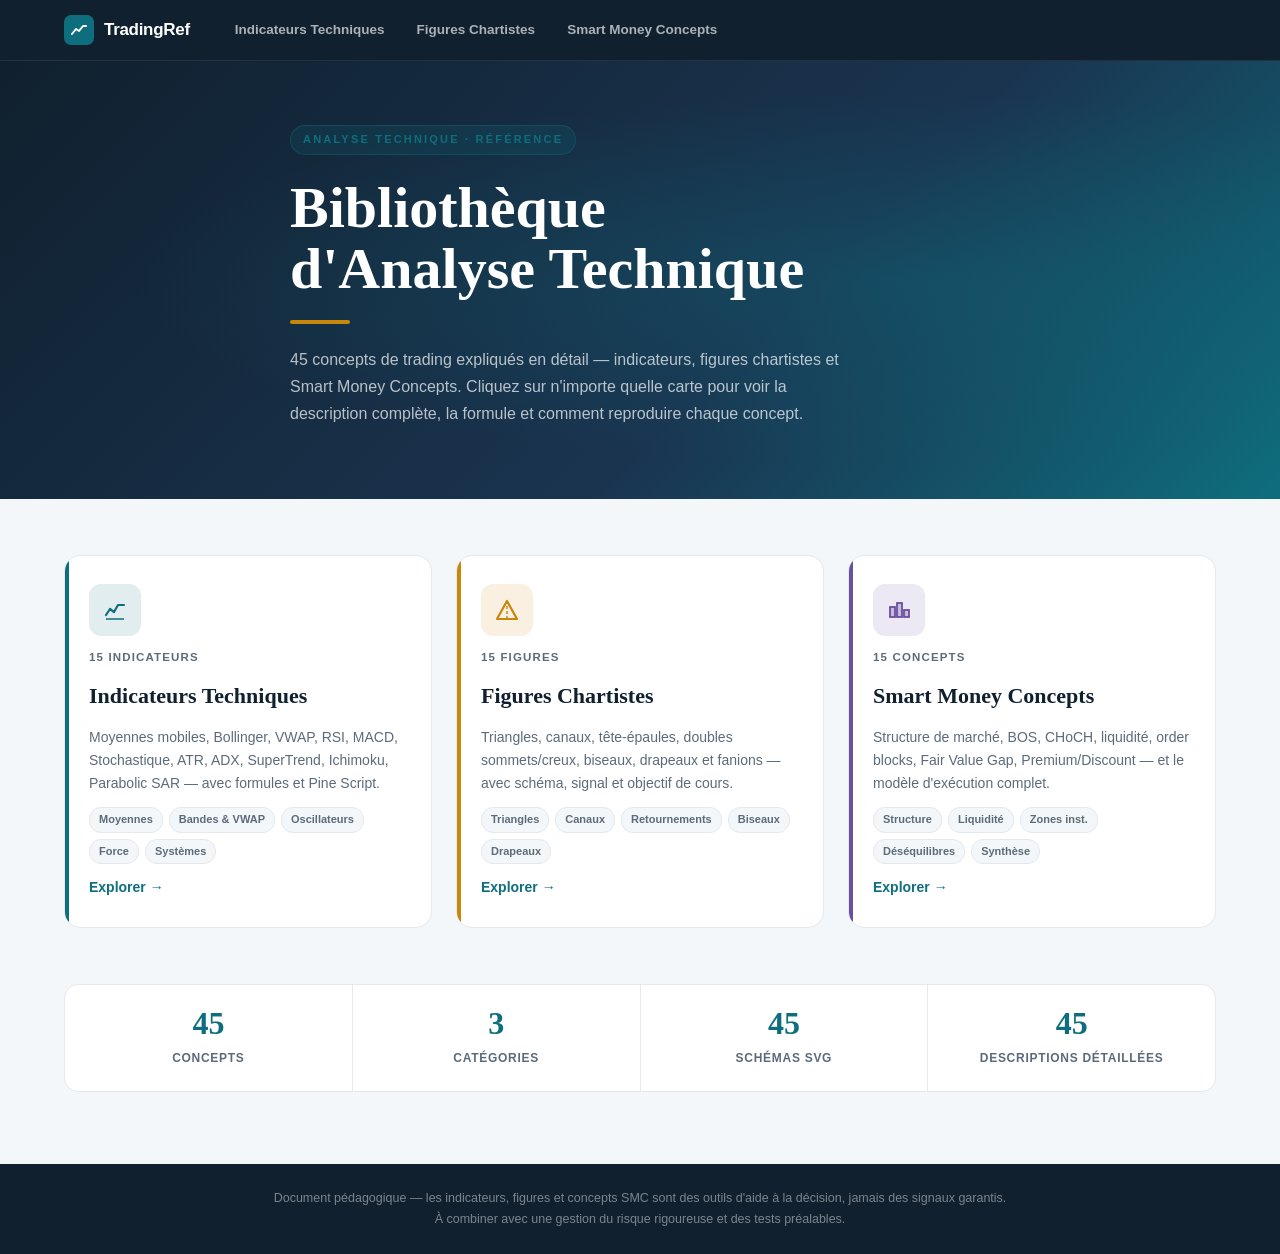
==== index.html @ bc4d5f83 "Initial commit — TradingRef: site d'analyse technique complet (45 indicateurs/figures/SMC)" ====
<!DOCTYPE html>
<html lang="fr">
<head>
  <meta charset="UTF-8">
  <meta name="viewport" content="width=device-width, initial-scale=1.0">
  <title>TradingRef — Bibliothèque d'Analyse Technique</title>
  <link rel="stylesheet" href="css/style.css">
</head>
<body>
  <nav class="nav">
    <div class="nav-inner">
      <a href="index.html" class="nav-logo">
        <div class="nav-logo-icon">
          <svg width="16" height="16" viewBox="0 0 16 16" fill="none"><polyline points="1,12 5,7 8,9 12,4 15,4" stroke="#fff" stroke-width="2" stroke-linecap="round" stroke-linejoin="round"/></svg>
        </div>
        TradingRef
      </a>
      <div class="nav-links">
        <a href="indicateurs.html" class="nav-link">Indicateurs Techniques</a>
        <a href="figures.html" class="nav-link">Figures Chartistes</a>
        <a href="smc.html" class="nav-link">Smart Money Concepts</a>
      </div>
    </div>
  </nav>

  <header class="hero">
    <div class="hero-inner">
      <div class="hero-badge">ANALYSE TECHNIQUE &middot; RÉFÉRENCE</div>
      <h1 class="hero-title">Bibliothèque<br>d'Analyse Technique</h1>
      <div class="hero-rule"></div>
      <p class="hero-sub">45 concepts de trading expliqués en détail — indicateurs, figures chartistes et Smart Money Concepts. Cliquez sur n'importe quelle carte pour voir la description complète, la formule et comment reproduire chaque concept.</p>
    </div>
  </header>

  <main class="main">
    <div class="category-grid">
      <a href="indicateurs.html" class="category-card">
        <div class="cat-icon cat-icon--teal">
          <svg width="24" height="24" viewBox="0 0 24 24" fill="none"><polyline points="3,17 7,11 11,14 15,7 21,7" stroke="#0E6E7D" stroke-width="2.2" stroke-linecap="round" stroke-linejoin="round"/><line x1="3" y1="21" x2="21" y2="21" stroke="#0E6E7D" stroke-width="1.5"/></svg>
        </div>
        <div class="cat-count">15 indicateurs</div>
        <h2>Indicateurs Techniques</h2>
        <p>Moyennes mobiles, Bollinger, VWAP, RSI, MACD, Stochastique, ATR, ADX, SuperTrend, Ichimoku, Parabolic SAR — avec formules et Pine Script.</p>
        <div class="cat-sections">
          <span>Moyennes</span>
          <span>Bandes &amp; VWAP</span>
          <span>Oscillateurs</span>
          <span>Force</span>
          <span>Systèmes</span>
        </div>
        <span class="cat-cta">Explorer &rarr;</span>
      </a>

      <a href="figures.html" class="category-card">
        <div class="cat-icon cat-icon--amber">
          <svg width="24" height="24" viewBox="0 0 24 24" fill="none"><polygon points="12,3 22,21 2,21" stroke="#C8870A" stroke-width="2.2" stroke-linejoin="round" fill="none"/><line x1="12" y1="3" x2="12" y2="21" stroke="#C8870A" stroke-width="1.4" stroke-dasharray="3 2"/></svg>
        </div>
        <div class="cat-count">15 figures</div>
        <h2>Figures Chartistes</h2>
        <p>Triangles, canaux, tête-épaules, doubles sommets/creux, biseaux, drapeaux et fanions — avec schéma, signal et objectif de cours.</p>
        <div class="cat-sections">
          <span>Triangles</span>
          <span>Canaux</span>
          <span>Retournements</span>
          <span>Biseaux</span>
          <span>Drapeaux</span>
        </div>
        <span class="cat-cta">Explorer &rarr;</span>
      </a>

      <a href="smc.html" class="category-card">
        <div class="cat-icon cat-icon--vio">
          <svg width="24" height="24" viewBox="0 0 24 24" fill="none"><rect x="3" y="9" width="5" height="10" fill="#6B4FA0" fill-opacity="0.3" stroke="#6B4FA0" stroke-width="1.8"/><rect x="10" y="5" width="5" height="14" fill="#6B4FA0" fill-opacity="0.3" stroke="#6B4FA0" stroke-width="1.8"/><rect x="17" y="12" width="5" height="7" fill="#6B4FA0" fill-opacity="0.3" stroke="#6B4FA0" stroke-width="1.8"/></svg>
        </div>
        <div class="cat-count">15 concepts</div>
        <h2>Smart Money Concepts</h2>
        <p>Structure de marché, BOS, CHoCH, liquidité, order blocks, Fair Value Gap, Premium/Discount — et le modèle d'exécution complet.</p>
        <div class="cat-sections">
          <span>Structure</span>
          <span>Liquidité</span>
          <span>Zones inst.</span>
          <span>Déséquilibres</span>
          <span>Synthèse</span>
        </div>
        <span class="cat-cta">Explorer &rarr;</span>
      </a>
    </div>

    <div class="stats-bar">
      <div class="stat"><span class="stat-num">45</span><span class="stat-label">Concepts</span></div>
      <div class="stat"><span class="stat-num">3</span><span class="stat-label">Catégories</span></div>
      <div class="stat"><span class="stat-num">45</span><span class="stat-label">Schémas SVG</span></div>
      <div class="stat"><span class="stat-num">45</span><span class="stat-label">Descriptions détaillées</span></div>
    </div>
  </main>

  <footer class="footer">
    <p>Document pédagogique — les indicateurs, figures et concepts SMC sont des outils d'aide à la décision, jamais des signaux garantis.<br>À combiner avec une gestion du risque rigoureuse et des tests préalables.</p>
  </footer>
</body>
</html>
---- css/style.css ----
:root {
  --ink:   #10202E;
  --muted: #5C6B7A;
  --line:  #E3E9EF;
  --bull:  #1F9D55;
  --bear:  #D64545;
  --teal:  #0E6E7D;
  --amber: #C8870A;
  --price: #16384B;
  --paper: #FBFCFD;
  --vio:   #6B4FA0;
  --blue:  #2C6FB5;
  --bg:    #F4F7FA;
}

*, *::before, *::after { box-sizing: border-box; margin: 0; padding: 0; }

body {
  font-family: 'Arial', 'Helvetica Neue', sans-serif;
  background: var(--bg);
  color: var(--ink);
  font-size: 15px;
  line-height: 1.6;
}

/* ── Navigation ─────────────────────────────── */
.nav {
  position: sticky;
  top: 0;
  z-index: 100;
  background: var(--ink);
  border-bottom: 1px solid rgba(255,255,255,0.08);
}
.nav-inner {
  max-width: 1200px;
  margin: 0 auto;
  padding: 0 24px;
  height: 60px;
  display: flex;
  align-items: center;
  gap: 32px;
}
.nav-logo {
  display: flex;
  align-items: center;
  gap: 10px;
  text-decoration: none;
  color: #fff;
  font-weight: 700;
  font-size: 17px;
  letter-spacing: -.3px;
  flex-shrink: 0;
}
.nav-logo-icon {
  width: 30px;
  height: 30px;
  background: var(--teal);
  border-radius: 7px;
  display: flex;
  align-items: center;
  justify-content: center;
}
.nav-links {
  display: flex;
  gap: 6px;
  align-items: center;
  flex: 1;
}
.nav-link {
  text-decoration: none;
  color: rgba(255,255,255,.65);
  font-size: 13.5px;
  font-weight: 600;
  padding: 6px 13px;
  border-radius: 6px;
  transition: all .15s;
  white-space: nowrap;
}
.nav-link:hover, .nav-link.active {
  color: #fff;
  background: rgba(255,255,255,.10);
}

/* ── Hero ────────────────────────────────────── */
.hero {
  background: linear-gradient(135deg, var(--ink) 0%, #1a3450 60%, var(--teal) 100%);
  color: #fff;
  padding: 64px 24px 72px;
  position: relative;
  overflow: hidden;
}
.hero::after {
  content: '';
  position: absolute;
  inset: 0;
  background: radial-gradient(ellipse at 70% 50%, rgba(14,110,125,.35) 0%, transparent 60%);
  pointer-events: none;
}
.hero-inner {
  max-width: 700px;
  margin: 0 auto;
  position: relative;
  z-index: 1;
}
.hero-badge {
  display: inline-block;
  letter-spacing: .2em;
  font-size: 11px;
  color: var(--teal);
  font-weight: 700;
  background: rgba(14,110,125,.18);
  border: 1px solid rgba(14,110,125,.4);
  padding: 5px 12px;
  border-radius: 20px;
  margin-bottom: 22px;
}
.hero-title {
  font-family: Georgia, 'Times New Roman', serif;
  font-size: clamp(36px, 6vw, 58px);
  line-height: 1.06;
  margin-bottom: 20px;
  font-weight: 700;
}
.hero-rule {
  width: 60px;
  height: 4px;
  background: var(--amber);
  border-radius: 2px;
  margin-bottom: 22px;
}
.hero-sub {
  font-size: 16px;
  color: rgba(255,255,255,.70);
  max-width: 560px;
  line-height: 1.7;
}

/* ── Main Container ──────────────────────────── */
.main {
  max-width: 1200px;
  margin: 0 auto;
  padding: 56px 24px 72px;
}

/* ── Category Grid (Homepage) ────────────────── */
.category-grid {
  display: grid;
  grid-template-columns: repeat(3, 1fr);
  gap: 24px;
  margin-bottom: 56px;
}
@media (max-width: 900px) { .category-grid { grid-template-columns: 1fr; } }

.category-card {
  display: flex;
  flex-direction: column;
  gap: 12px;
  background: #fff;
  border: 1px solid var(--line);
  border-radius: 16px;
  padding: 28px 24px;
  text-decoration: none;
  color: var(--ink);
  transition: transform .15s, box-shadow .15s, border-color .15s;
  position: relative;
  overflow: hidden;
}
.category-card::before {
  content: '';
  position: absolute;
  top: 0; left: 0;
  width: 4px;
  height: 100%;
  transition: height .2s;
}
.category-card:nth-child(1)::before { background: var(--teal); }
.category-card:nth-child(2)::before { background: var(--amber); }
.category-card:nth-child(3)::before { background: var(--vio); }
.category-card:hover {
  transform: translateY(-4px);
  box-shadow: 0 12px 40px rgba(0,0,0,.10);
  border-color: rgba(0,0,0,.15);
}
.cat-icon {
  width: 52px;
  height: 52px;
  border-radius: 12px;
  display: flex;
  align-items: center;
  justify-content: center;
  font-size: 22px;
}
.cat-icon--teal  { background: rgba(14,110,125,.12); color: var(--teal); }
.cat-icon--amber { background: rgba(200,135,10,.12); color: var(--amber); }
.cat-icon--vio   { background: rgba(107,79,160,.12); color: var(--vio); }
.cat-count {
  font-size: 11.5px;
  font-weight: 700;
  letter-spacing: .1em;
  color: var(--muted);
  text-transform: uppercase;
}
.category-card h2 {
  font-family: Georgia, serif;
  font-size: 22px;
  font-weight: 700;
}
.category-card p {
  font-size: 14px;
  color: var(--muted);
  line-height: 1.65;
  flex: 1;
}
.cat-sections {
  display: flex;
  flex-wrap: wrap;
  gap: 6px;
}
.cat-sections span {
  font-size: 11px;
  font-weight: 600;
  color: var(--muted);
  background: var(--bg);
  border: 1px solid var(--line);
  border-radius: 12px;
  padding: 3px 9px;
}
.cat-cta {
  font-size: 14px;
  font-weight: 700;
  color: var(--teal);
  align-self: flex-start;
}

/* ── Stats Bar ────────────────────────────────── */
.stats-bar {
  display: flex;
  gap: 0;
  background: #fff;
  border: 1px solid var(--line);
  border-radius: 14px;
  overflow: hidden;
}
.stat {
  flex: 1;
  padding: 22px 20px;
  text-align: center;
  border-right: 1px solid var(--line);
}
.stat:last-child { border-right: none; }
.stat-num {
  display: block;
  font-family: Georgia, serif;
  font-size: 32px;
  font-weight: 700;
  color: var(--teal);
  line-height: 1;
  margin-bottom: 6px;
}
.stat-label {
  font-size: 12px;
  color: var(--muted);
  font-weight: 600;
  text-transform: uppercase;
  letter-spacing: .06em;
}

/* ── Page Header (category pages) ──────────────── */
.page-header {
  background: #fff;
  border-bottom: 1px solid var(--line);
  padding: 40px 24px 36px;
}
.page-header-inner {
  max-width: 1200px;
  margin: 0 auto;
}
.page-kicker {
  font-size: 11px;
  font-weight: 700;
  letter-spacing: .2em;
  color: var(--teal);
  text-transform: uppercase;
  margin-bottom: 10px;
}
.page-header h1 {
  font-family: Georgia, serif;
  font-size: clamp(26px, 4vw, 38px);
  font-weight: 700;
  margin-bottom: 10px;
}
.page-header p {
  font-size: 15px;
  color: var(--muted);
  max-width: 680px;
}

/* ── Section Band ─────────────────────────────── */
.section-band {
  margin: 32px 0 18px;
  padding: 16px 20px;
  border-left: 5px solid var(--teal);
  background: linear-gradient(90deg, #F1F8F9 0%, #fff 100%);
  border-radius: 0 10px 10px 0;
}
.section-band h2 {
  font-family: Georgia, serif;
  font-size: 20px;
  font-weight: 700;
  margin-bottom: 4px;
}
.section-band p {
  font-size: 13.5px;
  color: var(--muted);
  margin: 0;
}

/* ── Cards Grid ───────────────────────────────── */
.cards-grid {
  display: grid;
  grid-template-columns: repeat(auto-fill, minmax(320px, 1fr));
  gap: 18px;
}

/* ── Indicator Card ───────────────────────────── */
.ind-card {
  background: #fff;
  border: 1px solid var(--line);
  border-radius: 14px;
  padding: 0;
  cursor: pointer;
  transition: transform .15s, box-shadow .15s, border-color .15s;
  overflow: hidden;
  display: flex;
  flex-direction: column;
}
.ind-card:hover {
  transform: translateY(-3px);
  box-shadow: 0 8px 30px rgba(0,0,0,.09);
  border-color: var(--teal);
}
.ind-card-head {
  display: flex;
  align-items: center;
  gap: 12px;
  padding: 14px 16px 10px;
}
.ind-num {
  font-family: Georgia, serif;
  font-size: 13px;
  font-weight: 700;
  color: #fff;
  background: var(--ink);
  width: 30px;
  height: 30px;
  border-radius: 8px;
  display: flex;
  align-items: center;
  justify-content: center;
  flex-shrink: 0;
}
.ind-card-head h3 {
  font-family: Georgia, serif;
  font-size: 15px;
  font-weight: 700;
  flex: 1;
  line-height: 1.3;
}
.tag {
  font-size: 10px;
  font-weight: 700;
  letter-spacing: .06em;
  padding: 4px 10px;
  border-radius: 20px;
  white-space: nowrap;
  flex-shrink: 0;
}
.tag-bull    { background: #E8F6EE; color: var(--bull); border: 1px solid #BFE6CE; }
.tag-bear    { background: #FBEBEB; color: var(--bear); border: 1px solid #F1CACA; }
.tag-neutral { background: #F0F3F6; color: var(--muted); border: 1px solid var(--line); }
.tag-blue    { background: #EAF1F8; color: var(--blue); border: 1px solid #C7DBEF; }
.tag-vio     { background: #F2EEF9; color: var(--vio); border: 1px solid #D5C8F0; }
.tag-amber   { background: #FDF4E5; color: var(--amber); border: 1px solid #F0D898; }

.ind-schema {
  padding: 0 16px 12px;
  background: var(--paper);
  margin: 0 10px 10px;
  border: 1px solid var(--line);
  border-radius: 10px;
  overflow: hidden;
}
.ind-schema svg { display: block; width: 100%; height: auto; }

.ind-card-body {
  padding: 0 16px 16px;
  flex: 1;
  display: flex;
  flex-direction: column;
  gap: 8px;
}
.ind-principe {
  font-size: 12.5px;
  color: var(--muted);
  line-height: 1.55;
}
.ind-principe ul {
  margin: 4px 0 0 14px;
  padding: 0;
}
.ind-principe li { margin-bottom: 3px; }
.ind-usage {
  font-size: 12.5px;
  color: var(--ink);
  line-height: 1.55;
  padding-top: 6px;
  border-top: 1px solid var(--line);
}
.ind-cta {
  display: inline-flex;
  align-items: center;
  gap: 5px;
  font-size: 12px;
  font-weight: 700;
  color: var(--teal);
  margin-top: 6px;
}

/* ── Modal ────────────────────────────────────── */
.modal-overlay {
  position: fixed;
  inset: 0;
  z-index: 200;
  background: rgba(10,20,30,.65);
  backdrop-filter: blur(4px);
  display: flex;
  align-items: flex-start;
  justify-content: center;
  padding: 20px;
  overflow-y: auto;
  opacity: 0;
  pointer-events: none;
  transition: opacity .2s;
}
.modal-overlay.open {
  opacity: 1;
  pointer-events: all;
}
.modal {
  background: #fff;
  border-radius: 18px;
  max-width: 860px;
  width: 100%;
  margin: auto;
  overflow: hidden;
  transform: translateY(20px);
  transition: transform .2s;
  box-shadow: 0 32px 80px rgba(0,0,0,.25);
}
.modal-overlay.open .modal { transform: translateY(0); }

.modal-topbar {
  display: flex;
  align-items: center;
  gap: 14px;
  padding: 18px 24px;
  border-bottom: 1px solid var(--line);
  background: var(--ink);
  color: #fff;
}
.modal-close {
  background: rgba(255,255,255,.12);
  border: none;
  color: #fff;
  width: 34px;
  height: 34px;
  border-radius: 8px;
  cursor: pointer;
  font-size: 18px;
  display: flex;
  align-items: center;
  justify-content: center;
  transition: background .15s;
}
.modal-close:hover { background: rgba(255,255,255,.22); }
.modal-title-area { flex: 1 }
.modal-num {
  font-family: Georgia, serif;
  font-size: 12px;
  font-weight: 700;
  color: rgba(255,255,255,.5);
  letter-spacing: .08em;
  margin-bottom: 4px;
}
.modal-title {
  font-family: Georgia, serif;
  font-size: 20px;
  font-weight: 700;
  color: #fff;
  line-height: 1.2;
}

.modal-body { padding: 0; }

.modal-chart {
  padding: 20px 24px;
  background: var(--paper);
  border-bottom: 1px solid var(--line);
}
.modal-chart svg { display: block; width: 100%; height: auto; border-radius: 10px; }

.modal-content {
  padding: 24px;
  display: grid;
  grid-template-columns: 1fr 1fr;
  gap: 20px;
}
@media (max-width: 640px) { .modal-content { grid-template-columns: 1fr; } }

.modal-section {
  background: var(--paper);
  border: 1px solid var(--line);
  border-radius: 12px;
  padding: 18px;
}
.modal-section.full { grid-column: 1 / -1; }
.modal-section-head {
  font-size: 10px;
  font-weight: 700;
  letter-spacing: .14em;
  text-transform: uppercase;
  margin-bottom: 12px;
  display: flex;
  align-items: center;
  gap: 8px;
}
.modal-section-head::before {
  content: '';
  width: 14px;
  height: 3px;
  border-radius: 2px;
  background: var(--teal);
  flex-shrink: 0;
}
.modal-section-head.amber::before { background: var(--amber); }
.modal-section-head.bear::before  { background: var(--bear); }
.modal-section-head.vio::before   { background: var(--vio); }
.modal-section-head.bull::before  { background: var(--bull); }

.modal-section p {
  font-size: 13.5px;
  color: var(--muted);
  line-height: 1.7;
}
.modal-section ul, .modal-section ol {
  margin: 0;
  padding-left: 16px;
}
.modal-section li {
  font-size: 13.5px;
  color: var(--muted);
  margin-bottom: 6px;
  line-height: 1.6;
}
.modal-section li strong { color: var(--ink); }

.formula-box {
  background: var(--ink);
  color: #A8D8E8;
  border-radius: 8px;
  padding: 12px 16px;
  font-family: 'Courier New', monospace;
  font-size: 13px;
  line-height: 1.7;
  margin: 10px 0;
  white-space: pre-wrap;
  word-break: break-all;
}

.param-grid {
  display: flex;
  flex-direction: column;
  gap: 8px;
  margin-top: 4px;
}
.param-item {
  display: flex;
  gap: 10px;
  align-items: flex-start;
}
.param-key {
  font-size: 11.5px;
  font-weight: 700;
  color: var(--amber);
  font-family: 'Courier New', monospace;
  background: #FDF4E5;
  border: 1px solid #F0D898;
  padding: 2px 7px;
  border-radius: 5px;
  white-space: nowrap;
  flex-shrink: 0;
}
.param-desc {
  font-size: 13px;
  color: var(--muted);
  line-height: 1.5;
}

.pinescript-box {
  background: #0D1117;
  color: #E6EDF3;
  border-radius: 10px;
  padding: 16px 18px;
  font-family: 'Courier New', 'Consolas', monospace;
  font-size: 12.5px;
  line-height: 1.8;
  overflow-x: auto;
  white-space: pre;
  margin-top: 6px;
}
.ps-comment { color: #8B949E; }
.ps-keyword { color: #FF7B72; }
.ps-string  { color: #A5D6FF; }
.ps-func    { color: #D2A8FF; }
.ps-const   { color: #79C0FF; }

/* ── Footer ───────────────────────────────────── */
footer.footer {
  background: var(--ink);
  color: rgba(255,255,255,.45);
  text-align: center;
  padding: 24px;
  font-size: 12.5px;
  line-height: 1.7;
}

/* ── Breadcrumb ────────────────────────────────── */
.breadcrumb {
  font-size: 12px;
  color: var(--muted);
  display: flex;
  align-items: center;
  gap: 6px;
  padding: 12px 24px;
  max-width: 1200px;
  margin: 0 auto;
}
.breadcrumb a { color: var(--teal); text-decoration: none; }
.breadcrumb a:hover { text-decoration: underline; }
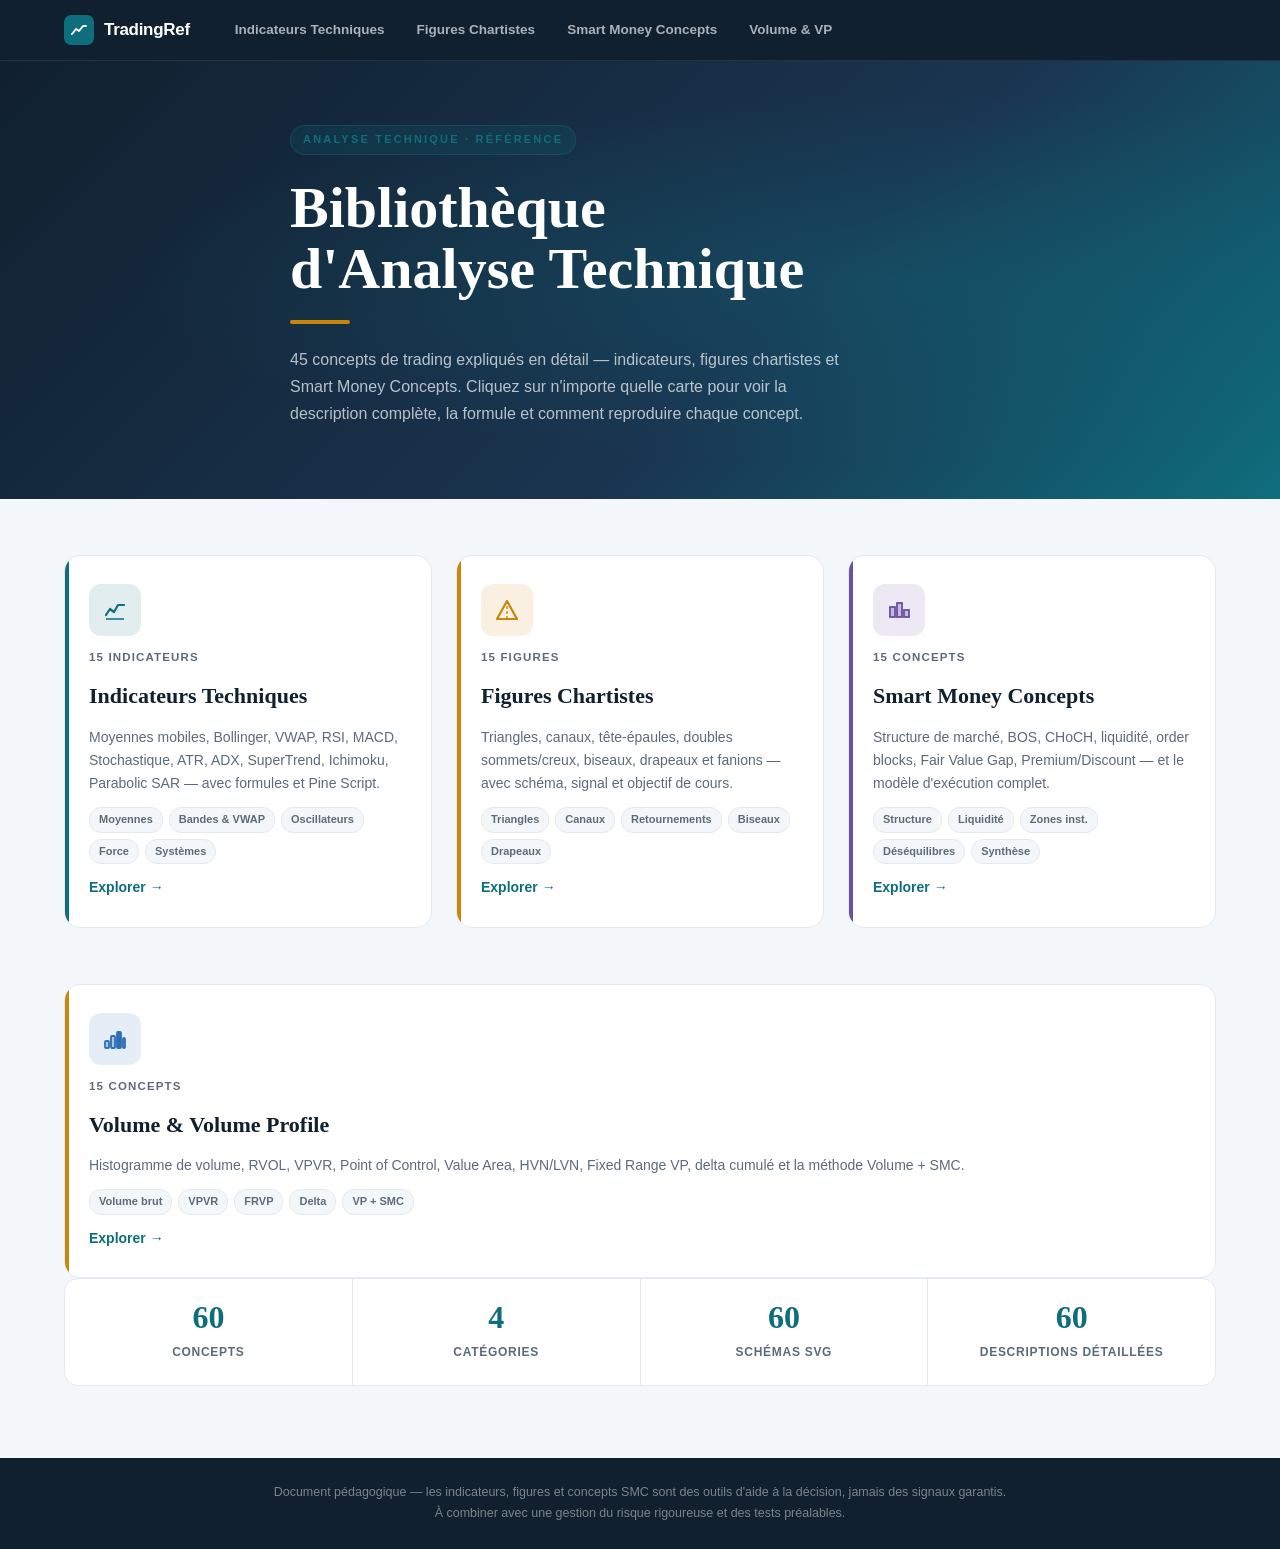
==== commit ef18995e: "Feat: nouvelle page Volume & Volume Profile — 15 concepts, schemas VP/FRVP/Delta" ====
--- a/index.html
+++ b/index.html
@@ -19,6 +19,7 @@
         <a href="indicateurs.html" class="nav-link">Indicateurs Techniques</a>
         <a href="figures.html" class="nav-link">Figures Chartistes</a>
         <a href="smc.html" class="nav-link">Smart Money Concepts</a>
+        <a href="volume.html" class="nav-link">Volume &amp; VP</a>
       </div>
     </div>
   </nav>
@@ -86,11 +87,29 @@
       </a>
     </div>
 
+      <a href="volume.html" class="category-card">
+        <div class="cat-icon cat-icon--blue">
+          <svg width="24" height="24" viewBox="0 0 24 24" fill="none"><rect x="2" y="14" width="4" height="7" fill="#2C6FB5" fill-opacity="0.3" stroke="#2C6FB5" stroke-width="1.8" rx="1"/><rect x="8" y="9"  width="4" height="12" fill="#2C6FB5" fill-opacity="0.3" stroke="#2C6FB5" stroke-width="1.8" rx="1"/><rect x="14" y="5" width="4" height="16" fill="#2C6FB5" stroke="#2C6FB5" stroke-width="1.8" rx="1"/><rect x="20" y="11" width="2" height="10" fill="#2C6FB5" fill-opacity="0.3" stroke="#2C6FB5" stroke-width="1.8" rx="1"/></svg>
+        </div>
+        <div class="cat-count">15 concepts</div>
+        <h2>Volume &amp; Volume Profile</h2>
+        <p>Histogramme de volume, RVOL, VPVR, Point of Control, Value Area, HVN/LVN, Fixed Range VP, delta cumulé et la méthode Volume + SMC.</p>
+        <div class="cat-sections">
+          <span>Volume brut</span>
+          <span>VPVR</span>
+          <span>FRVP</span>
+          <span>Delta</span>
+          <span>VP + SMC</span>
+        </div>
+        <span class="cat-cta">Explorer &rarr;</span>
+      </a>
+    </div>
+
     <div class="stats-bar">
-      <div class="stat"><span class="stat-num">45</span><span class="stat-label">Concepts</span></div>
-      <div class="stat"><span class="stat-num">3</span><span class="stat-label">Catégories</span></div>
-      <div class="stat"><span class="stat-num">45</span><span class="stat-label">Schémas SVG</span></div>
-      <div class="stat"><span class="stat-num">45</span><span class="stat-label">Descriptions détaillées</span></div>
+      <div class="stat"><span class="stat-num">60</span><span class="stat-label">Concepts</span></div>
+      <div class="stat"><span class="stat-num">4</span><span class="stat-label">Catégories</span></div>
+      <div class="stat"><span class="stat-num">60</span><span class="stat-label">Schémas SVG</span></div>
+      <div class="stat"><span class="stat-num">60</span><span class="stat-label">Descriptions détaillées</span></div>
     </div>
   </main>
 
--- a/css/style.css
+++ b/css/style.css
@@ -193,6 +193,7 @@
 .cat-icon--teal  { background: rgba(14,110,125,.12); color: var(--teal); }
 .cat-icon--amber { background: rgba(200,135,10,.12); color: var(--amber); }
 .cat-icon--vio   { background: rgba(107,79,160,.12); color: var(--vio); }
+.cat-icon--blue  { background: rgba(44,111,181,.12); color: var(--blue); }
 .cat-count {
   font-size: 11.5px;
   font-weight: 700;
@@ -297,53 +298,93 @@
 
 /* ── Section Band ─────────────────────────────── */
 .section-band {
-  margin: 32px 0 18px;
-  padding: 16px 20px;
-  border-left: 5px solid var(--teal);
-  background: linear-gradient(90deg, #F1F8F9 0%, #fff 100%);
-  border-radius: 0 10px 10px 0;
+  margin: 36px 0 16px;
+  padding: 0;
+  display: flex;
+  align-items: center;
+  gap: 0;
+  border-radius: 12px;
+  overflow: hidden;
+  border: 1px solid var(--line);
+}
+.section-band-accent {
+  width: 6px;
+  align-self: stretch;
+  background: var(--teal);
+  flex-shrink: 0;
+}
+.section-band-inner {
+  flex: 1;
+  padding: 14px 20px;
+  background: linear-gradient(90deg, #F1F8F9 0%, #fff 80%);
+  display: flex;
+  align-items: baseline;
+  gap: 16px;
+  flex-wrap: wrap;
 }
 .section-band h2 {
   font-family: Georgia, serif;
-  font-size: 20px;
-  font-weight: 700;
-  margin-bottom: 4px;
+  font-size: 19px;
+  font-weight: 700;
+  white-space: nowrap;
+  margin: 0;
 }
 .section-band p {
-  font-size: 13.5px;
+  font-size: 13px;
   color: var(--muted);
   margin: 0;
+  line-height: 1.5;
 }
 
 /* ── Cards Grid ───────────────────────────────── */
 .cards-grid {
-  display: grid;
-  grid-template-columns: repeat(auto-fill, minmax(320px, 1fr));
-  gap: 18px;
-}
-
-/* ── Indicator Card ───────────────────────────── */
+  display: flex;
+  flex-direction: column;
+  gap: 14px;
+}
+
+/* ── Indicator Card — horizontal 1 per line ───── */
 .ind-card {
   background: #fff;
   border: 1px solid var(--line);
   border-radius: 14px;
-  padding: 0;
   cursor: pointer;
   transition: transform .15s, box-shadow .15s, border-color .15s;
   overflow: hidden;
+  display: grid;
+  grid-template-columns: 420px 1fr;
+  min-height: 190px;
+}
+.ind-card:hover {
+  transform: translateY(-2px);
+  box-shadow: 0 8px 32px rgba(0,0,0,.10);
+  border-color: var(--teal);
+}
+@media (max-width: 780px) {
+  .ind-card { grid-template-columns: 1fr; }
+}
+
+.ind-schema {
+  background: var(--paper);
+  border-right: 1px solid var(--line);
+  padding: 14px;
+  display: flex;
+  align-items: center;
+  justify-content: center;
+}
+.ind-schema svg { display: block; width: 100%; height: auto; border-radius: 6px; }
+
+.ind-card-right {
   display: flex;
   flex-direction: column;
-}
-.ind-card:hover {
-  transform: translateY(-3px);
-  box-shadow: 0 8px 30px rgba(0,0,0,.09);
-  border-color: var(--teal);
-}
+  padding: 18px 22px;
+  gap: 10px;
+}
+
 .ind-card-head {
   display: flex;
   align-items: center;
   gap: 12px;
-  padding: 14px 16px 10px;
 }
 .ind-num {
   font-family: Georgia, serif;
@@ -351,8 +392,8 @@
   font-weight: 700;
   color: #fff;
   background: var(--ink);
-  width: 30px;
-  height: 30px;
+  width: 32px;
+  height: 32px;
   border-radius: 8px;
   display: flex;
   align-items: center;
@@ -361,7 +402,7 @@
 }
 .ind-card-head h3 {
   font-family: Georgia, serif;
-  font-size: 15px;
+  font-size: 16px;
   font-weight: 700;
   flex: 1;
   line-height: 1.3;
@@ -375,55 +416,37 @@
   white-space: nowrap;
   flex-shrink: 0;
 }
-.tag-bull    { background: #E8F6EE; color: var(--bull); border: 1px solid #BFE6CE; }
-.tag-bear    { background: #FBEBEB; color: var(--bear); border: 1px solid #F1CACA; }
+.tag-bull    { background: #E8F6EE; color: var(--bull);  border: 1px solid #BFE6CE; }
+.tag-bear    { background: #FBEBEB; color: var(--bear);  border: 1px solid #F1CACA; }
 .tag-neutral { background: #F0F3F6; color: var(--muted); border: 1px solid var(--line); }
-.tag-blue    { background: #EAF1F8; color: var(--blue); border: 1px solid #C7DBEF; }
-.tag-vio     { background: #F2EEF9; color: var(--vio); border: 1px solid #D5C8F0; }
+.tag-blue    { background: #EAF1F8; color: var(--blue);  border: 1px solid #C7DBEF; }
+.tag-vio     { background: #F2EEF9; color: var(--vio);   border: 1px solid #D5C8F0; }
 .tag-amber   { background: #FDF4E5; color: var(--amber); border: 1px solid #F0D898; }
 
-.ind-schema {
-  padding: 0 16px 12px;
-  background: var(--paper);
-  margin: 0 10px 10px;
-  border: 1px solid var(--line);
-  border-radius: 10px;
-  overflow: hidden;
-}
-.ind-schema svg { display: block; width: 100%; height: auto; }
-
-.ind-card-body {
-  padding: 0 16px 16px;
+.ind-principe {
+  font-size: 13px;
+  color: var(--muted);
+  line-height: 1.6;
+}
+.ind-principe ul { margin: 2px 0 0 16px; padding: 0; }
+.ind-principe li { margin-bottom: 4px; }
+
+.ind-usage {
+  font-size: 13px;
+  color: var(--ink);
+  line-height: 1.6;
+  padding-top: 8px;
+  border-top: 1px solid var(--line);
   flex: 1;
-  display: flex;
-  flex-direction: column;
-  gap: 8px;
-}
-.ind-principe {
-  font-size: 12.5px;
-  color: var(--muted);
-  line-height: 1.55;
-}
-.ind-principe ul {
-  margin: 4px 0 0 14px;
-  padding: 0;
-}
-.ind-principe li { margin-bottom: 3px; }
-.ind-usage {
-  font-size: 12.5px;
-  color: var(--ink);
-  line-height: 1.55;
-  padding-top: 6px;
-  border-top: 1px solid var(--line);
 }
 .ind-cta {
   display: inline-flex;
   align-items: center;
   gap: 5px;
-  font-size: 12px;
+  font-size: 12.5px;
   font-weight: 700;
   color: var(--teal);
-  margin-top: 6px;
+  margin-top: 4px;
 }
 
 /* ── Modal ────────────────────────────────────── */
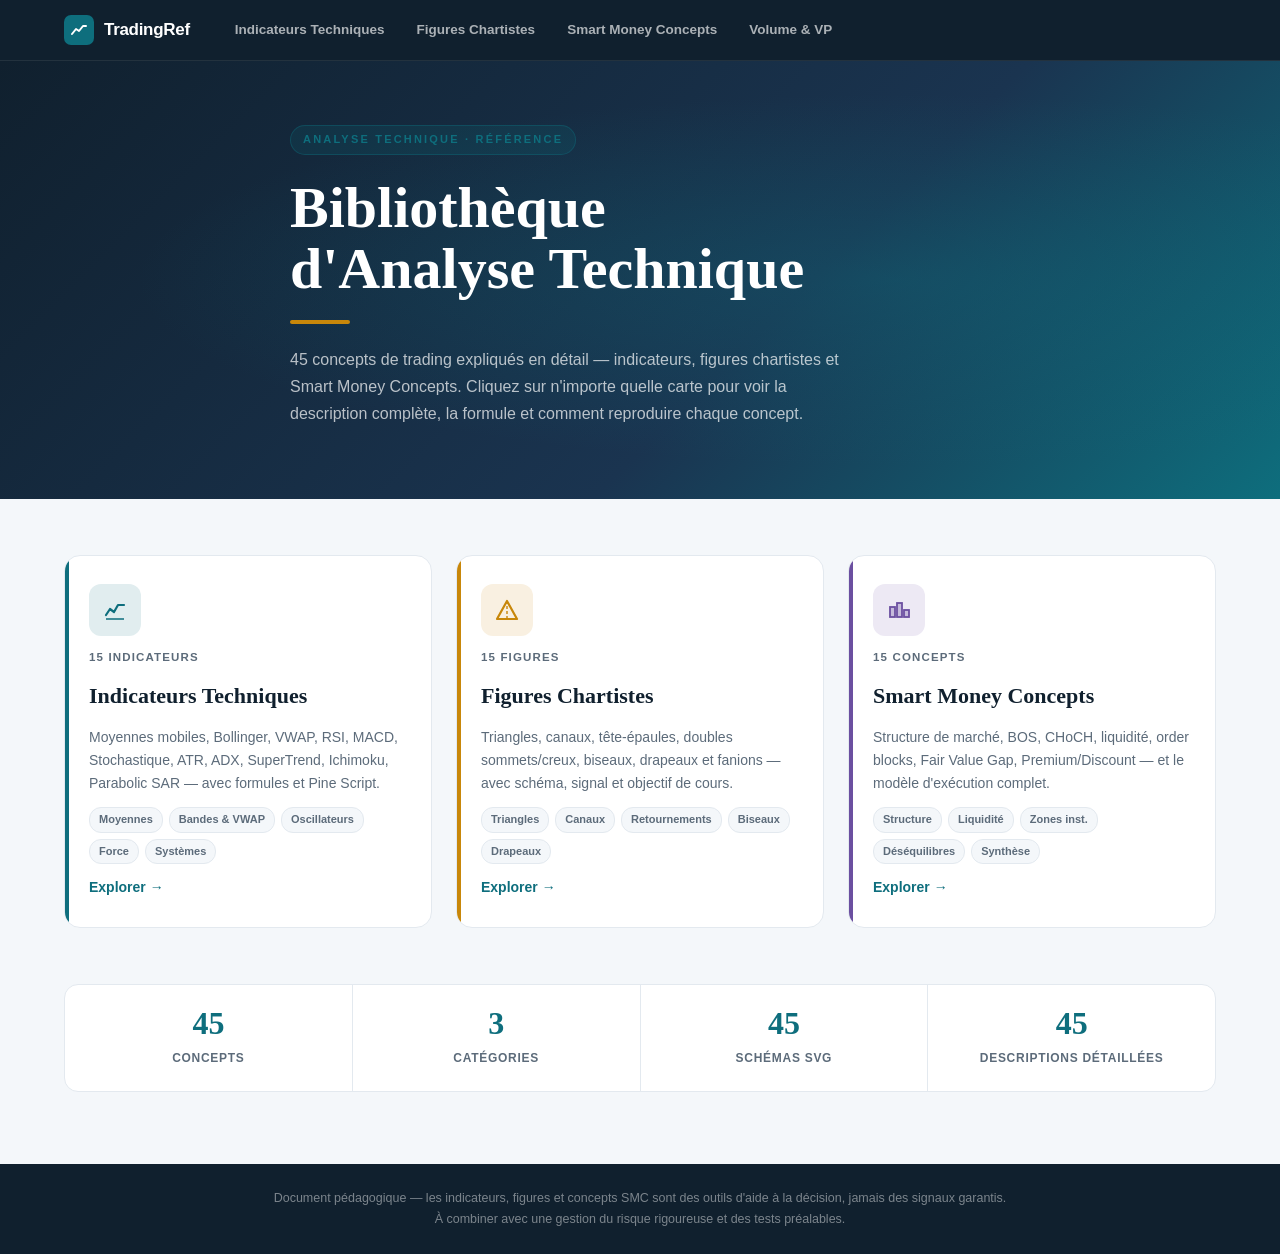
==== commit 974999f9: "Home: remove Volume card from homepage, keep nav link only" ====
--- a/index.html
+++ b/index.html
@@ -87,29 +87,11 @@
       </a>
     </div>
 
-      <a href="volume.html" class="category-card">
-        <div class="cat-icon cat-icon--blue">
-          <svg width="24" height="24" viewBox="0 0 24 24" fill="none"><rect x="2" y="14" width="4" height="7" fill="#2C6FB5" fill-opacity="0.3" stroke="#2C6FB5" stroke-width="1.8" rx="1"/><rect x="8" y="9"  width="4" height="12" fill="#2C6FB5" fill-opacity="0.3" stroke="#2C6FB5" stroke-width="1.8" rx="1"/><rect x="14" y="5" width="4" height="16" fill="#2C6FB5" stroke="#2C6FB5" stroke-width="1.8" rx="1"/><rect x="20" y="11" width="2" height="10" fill="#2C6FB5" fill-opacity="0.3" stroke="#2C6FB5" stroke-width="1.8" rx="1"/></svg>
-        </div>
-        <div class="cat-count">15 concepts</div>
-        <h2>Volume &amp; Volume Profile</h2>
-        <p>Histogramme de volume, RVOL, VPVR, Point of Control, Value Area, HVN/LVN, Fixed Range VP, delta cumulé et la méthode Volume + SMC.</p>
-        <div class="cat-sections">
-          <span>Volume brut</span>
-          <span>VPVR</span>
-          <span>FRVP</span>
-          <span>Delta</span>
-          <span>VP + SMC</span>
-        </div>
-        <span class="cat-cta">Explorer &rarr;</span>
-      </a>
-    </div>
-
     <div class="stats-bar">
-      <div class="stat"><span class="stat-num">60</span><span class="stat-label">Concepts</span></div>
-      <div class="stat"><span class="stat-num">4</span><span class="stat-label">Catégories</span></div>
-      <div class="stat"><span class="stat-num">60</span><span class="stat-label">Schémas SVG</span></div>
-      <div class="stat"><span class="stat-num">60</span><span class="stat-label">Descriptions détaillées</span></div>
+      <div class="stat"><span class="stat-num">45</span><span class="stat-label">Concepts</span></div>
+      <div class="stat"><span class="stat-num">3</span><span class="stat-label">Catégories</span></div>
+      <div class="stat"><span class="stat-num">45</span><span class="stat-label">Schémas SVG</span></div>
+      <div class="stat"><span class="stat-num">45</span><span class="stat-label">Descriptions détaillées</span></div>
     </div>
   </main>
 
